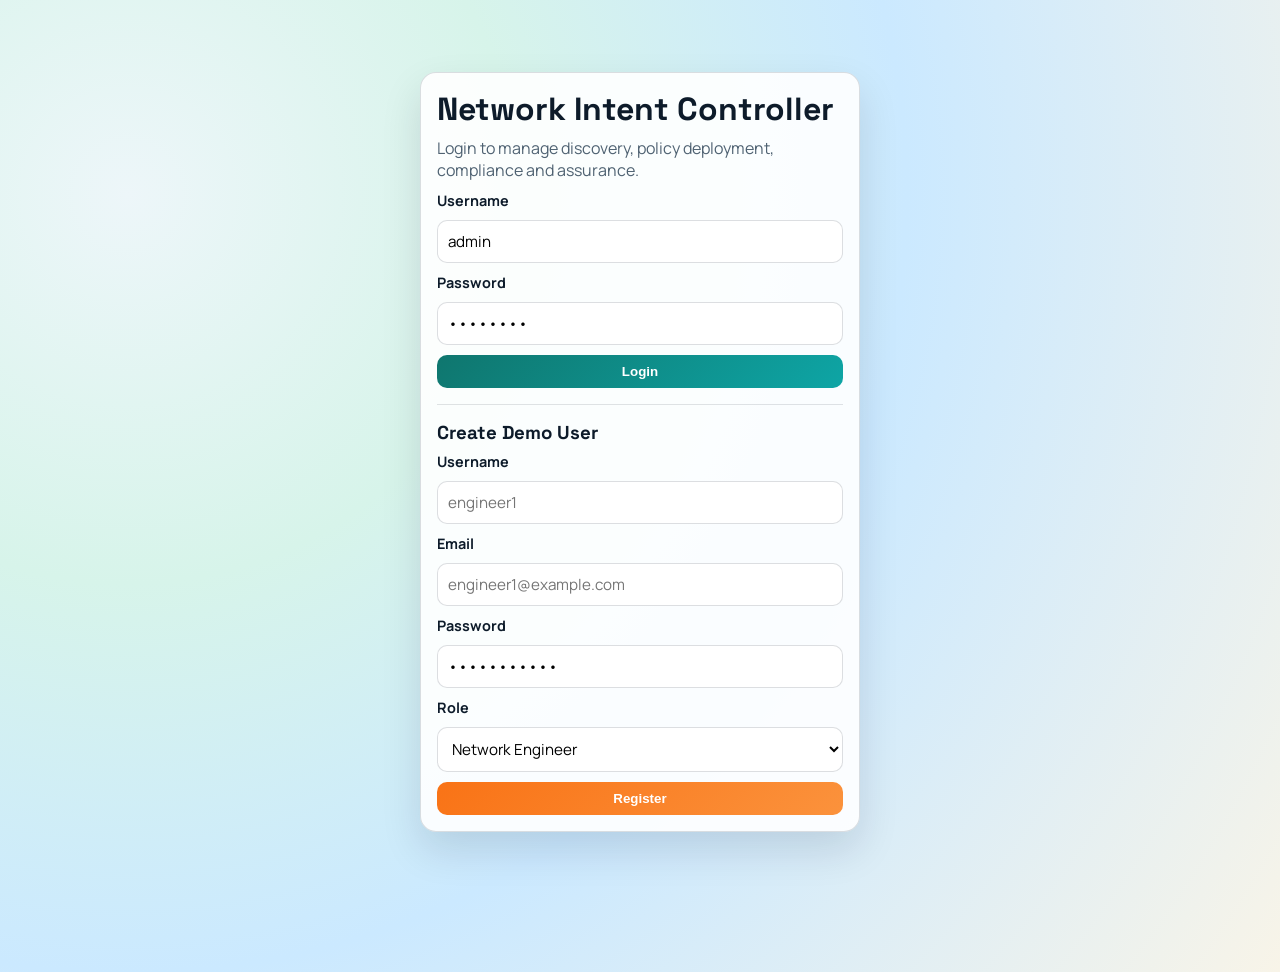
==== frontend/pages/audit.html @ 3d6a92f4 "Add complete intent-based network controller project" ====
<!DOCTYPE html>
<html lang="en">
<head>
  <meta charset="UTF-8" />
  <meta name="viewport" content="width=device-width, initial-scale=1.0" />
  <title>Audit Logs | Intent Controller</title>
  <link rel="stylesheet" href="/frontend/css/style.css" />
</head>
<body>
  <script src="/frontend/js/app.js"></script>
  <script>
    if (!requireAuth()) throw new Error('auth required');
    renderShell('Audit Trail', 'audit');

    async function loadAudit() {
      const content = document.getElementById('content');
      content.innerHTML = `
        <div class="card">
          <h3>Audit Logs</h3>
          <p>Every API action is recorded with user, path, and status code.</p>
          <div id="auditMsg" class="message" style="display:none"></div>
          <button id="refreshAudit" class="ghost">Refresh</button>
          <table style="margin-top:12px;">
            <thead><tr><th>Timestamp</th><th>User</th><th>Role</th><th>Action</th><th>Resource</th><th>Status</th></tr></thead>
            <tbody id="auditTable"></tbody>
          </table>
        </div>
      `;

      document.getElementById('refreshAudit').addEventListener('click', refreshAudit);
      await refreshAudit();
    }

    async function refreshAudit() {
      try {
        const logs = await apiFetch('/audit');
        document.getElementById('auditTable').innerHTML = logs.map(log => `
          <tr>
            <td>${formatDate(log.timestamp)}</td>
            <td>${log.username || '-'}</td>
            <td>${log.role || '-'}</td>
            <td>${log.action}</td>
            <td>${log.resource}</td>
            <td>${log.status_code || '-'}</td>
          </tr>
        `).join('');
      } catch (err) {
        showMessage('auditMsg', err.message, 'error');
        document.getElementById('auditMsg').style.display = 'block';
      }
    }

    loadAudit();
  </script>
</body>
</html>
---- frontend/css/style.css ----
@import url('https://fonts.googleapis.com/css2?family=Manrope:wght@400;600;700;800&family=Space+Grotesk:wght@500;700&display=swap');

:root {
  --bg-main: radial-gradient(circle at 10% 20%, #edf6f9 0%, #d7f4ea 28%, #cbe9ff 56%, #f8f4e8 100%);
  --panel: rgba(255, 255, 255, 0.9);
  --panel-strong: rgba(255, 255, 255, 0.97);
  --ink: #0d1b2a;
  --muted: #4f6272;
  --accent: #0f766e;
  --accent-2: #f97316;
  --danger: #c0392b;
  --ok: #137547;
  --border: rgba(13, 27, 42, 0.14);
  --shadow: 0 18px 40px rgba(8, 19, 43, 0.12);
}

* {
  box-sizing: border-box;
}

body {
  margin: 0;
  min-height: 100vh;
  font-family: 'Manrope', sans-serif;
  color: var(--ink);
  background: var(--bg-main);
}

.page-shell {
  max-width: 1200px;
  margin: 0 auto;
  padding: 22px;
  animation: fade-up 0.35s ease;
}

@keyframes fade-up {
  from {
    opacity: 0;
    transform: translateY(8px);
  }
  to {
    opacity: 1;
    transform: translateY(0);
  }
}

.topbar {
  background: var(--panel-strong);
  border: 1px solid var(--border);
  box-shadow: var(--shadow);
  border-radius: 16px;
  padding: 14px 18px;
  display: flex;
  align-items: center;
  justify-content: space-between;
  gap: 10px;
}

.brand {
  font-family: 'Space Grotesk', sans-serif;
  font-weight: 700;
  letter-spacing: 0.3px;
}

.nav-links {
  display: flex;
  flex-wrap: wrap;
  gap: 8px;
}

.nav-links a {
  text-decoration: none;
  color: var(--ink);
  padding: 7px 11px;
  border-radius: 10px;
  border: 1px solid transparent;
  font-weight: 600;
  font-size: 0.93rem;
}

.nav-links a:hover,
.nav-links a.active {
  border-color: var(--border);
  background: rgba(15, 118, 110, 0.08);
}

.content {
  margin-top: 16px;
  display: grid;
  gap: 14px;
}

.card {
  background: var(--panel);
  border: 1px solid var(--border);
  box-shadow: var(--shadow);
  border-radius: 16px;
  padding: 16px;
}

h1,
h2,
h3 {
  margin: 0 0 8px;
  font-family: 'Space Grotesk', sans-serif;
}

p {
  margin: 0 0 10px;
  color: var(--muted);
}

.grid {
  display: grid;
  gap: 12px;
}

.grid.two {
  grid-template-columns: repeat(2, minmax(0, 1fr));
}

.kpi {
  display: flex;
  flex-direction: column;
  gap: 2px;
  background: white;
  border: 1px solid var(--border);
  border-radius: 14px;
  padding: 12px;
}

.kpi .label {
  font-size: 0.82rem;
  color: var(--muted);
}

.kpi .value {
  font-size: 1.45rem;
  font-weight: 800;
}

button,
.btn {
  background: linear-gradient(135deg, var(--accent), #0ea5a5);
  color: #fff;
  border: none;
  border-radius: 10px;
  padding: 9px 14px;
  font-weight: 700;
  cursor: pointer;
}

button.secondary,
.btn.secondary {
  background: linear-gradient(135deg, var(--accent-2), #fb923c);
}

button.ghost,
.btn.ghost {
  background: #fff;
  color: var(--ink);
  border: 1px solid var(--border);
}

button:disabled {
  opacity: 0.6;
  cursor: not-allowed;
}

form {
  display: grid;
  gap: 10px;
}

label {
  font-weight: 700;
  font-size: 0.9rem;
}

input,
select,
textarea {
  width: 100%;
  border: 1px solid var(--border);
  border-radius: 10px;
  padding: 10px;
  font-family: inherit;
  font-size: 0.95rem;
  background: #fff;
}

textarea {
  min-height: 90px;
  resize: vertical;
}

table {
  width: 100%;
  border-collapse: collapse;
  font-size: 0.9rem;
}

th,
td {
  text-align: left;
  padding: 9px 7px;
  border-bottom: 1px solid var(--border);
  vertical-align: top;
}

th {
  font-family: 'Space Grotesk', sans-serif;
  font-size: 0.83rem;
  color: var(--muted);
  text-transform: uppercase;
  letter-spacing: 0.4px;
}

.badge {
  border-radius: 999px;
  padding: 2px 10px;
  font-size: 0.78rem;
  font-weight: 700;
  display: inline-block;
}

.badge.ok {
  background: rgba(19, 117, 71, 0.14);
  color: var(--ok);
}

.badge.warn {
  background: rgba(249, 115, 22, 0.15);
  color: #b45309;
}

.badge.err {
  background: rgba(192, 57, 43, 0.13);
  color: var(--danger);
}

.small {
  font-size: 0.83rem;
  color: var(--muted);
}

.message {
  padding: 10px;
  border-radius: 10px;
  border: 1px solid var(--border);
  background: #fff;
}

.message.error {
  border-color: rgba(192, 57, 43, 0.25);
  background: rgba(192, 57, 43, 0.05);
}

.message.success {
  border-color: rgba(19, 117, 71, 0.22);
  background: rgba(19, 117, 71, 0.08);
}

.topology-map {
  background: #fff;
  border: 1px solid var(--border);
  border-radius: 14px;
  padding: 12px;
  overflow: auto;
}

.topology-row {
  display: flex;
  flex-wrap: wrap;
  align-items: center;
  gap: 8px;
  margin: 8px 0;
}

.node {
  border: 1px solid var(--border);
  border-radius: 10px;
  background: #fafdfd;
  padding: 7px 10px;
  font-weight: 700;
}

.edge {
  color: var(--muted);
  font-size: 0.86rem;
}

.login-wrap {
  max-width: 440px;
  margin: 8vh auto;
}

@media (max-width: 880px) {
  .grid.two {
    grid-template-columns: 1fr;
  }

  .topbar {
    flex-direction: column;
    align-items: stretch;
  }

  .nav-links {
    justify-content: center;
  }
}
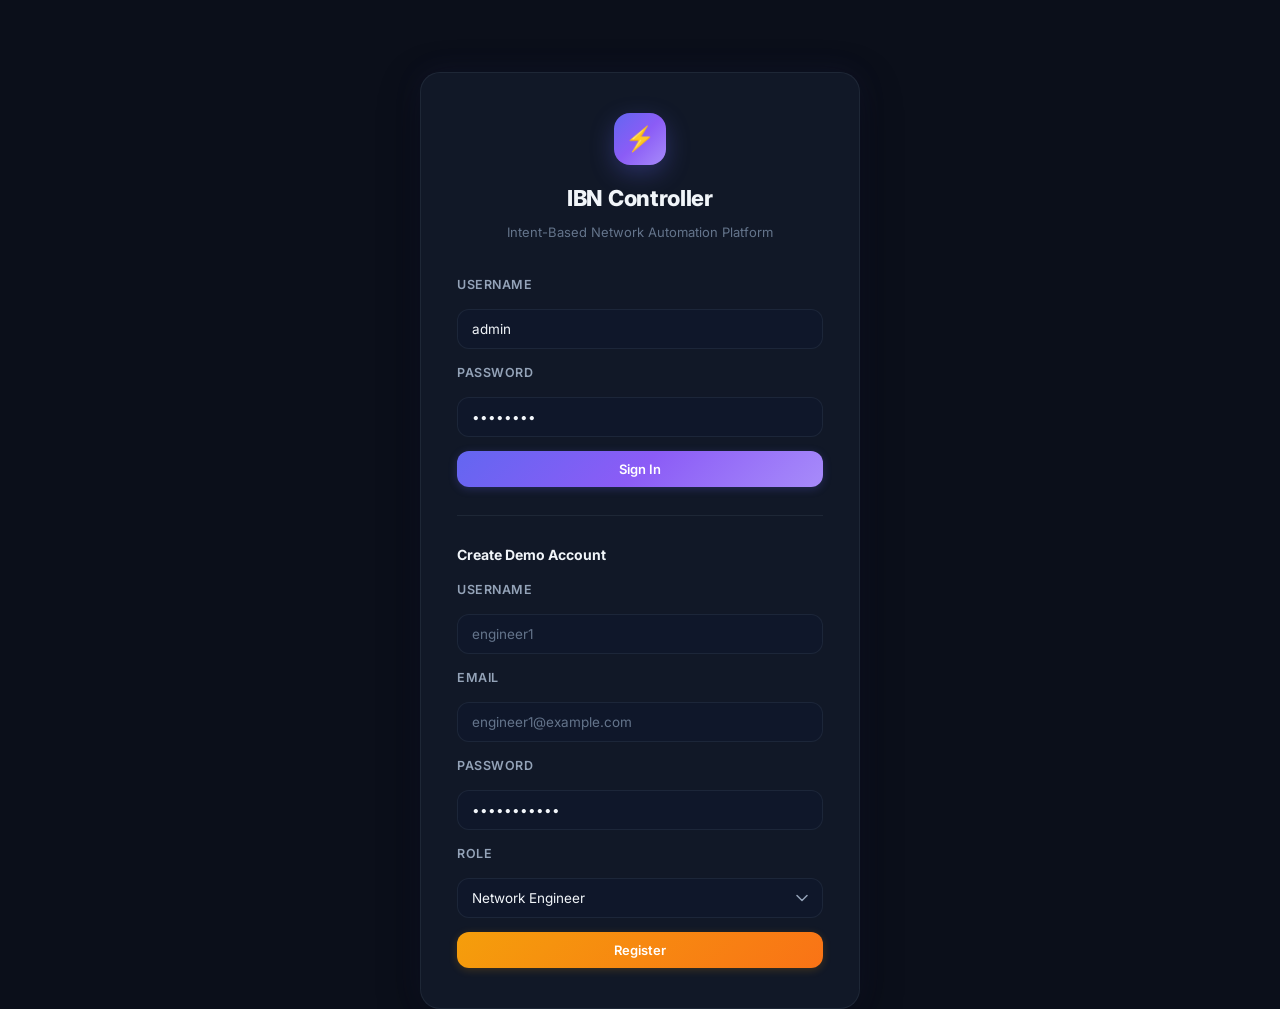
==== commit 6e73ba78: "Redesign frontend: premium dark-theme UI with sidebar navigation, modern animations, and polished co" ====
--- a/frontend/pages/audit.html
+++ b/frontend/pages/audit.html
@@ -3,7 +3,7 @@
 <head>
   <meta charset="UTF-8" />
   <meta name="viewport" content="width=device-width, initial-scale=1.0" />
-  <title>Audit Logs | Intent Controller</title>
+  <title>Audit Logs | IBN Controller</title>
   <link rel="stylesheet" href="/frontend/css/style.css" />
 </head>
 <body>
@@ -16,10 +16,12 @@
       const content = document.getElementById('content');
       content.innerHTML = `
         <div class="card">
-          <h3>Audit Logs</h3>
-          <p>Every API action is recorded with user, path, and status code.</p>
+          <div class="card-header">
+            <h3>📝 Audit Logs</h3>
+            <button id="refreshAudit" class="ghost">↻ Refresh</button>
+          </div>
+          <p>Every API interaction is recorded with user identity, action, resource, and HTTP status code.</p>
           <div id="auditMsg" class="message" style="display:none"></div>
-          <button id="refreshAudit" class="ghost">Refresh</button>
           <table style="margin-top:12px;">
             <thead><tr><th>Timestamp</th><th>User</th><th>Role</th><th>Action</th><th>Resource</th><th>Status</th></tr></thead>
             <tbody id="auditTable"></tbody>
@@ -34,19 +36,21 @@
     async function refreshAudit() {
       try {
         const logs = await apiFetch('/audit');
-        document.getElementById('auditTable').innerHTML = logs.map(log => `
-          <tr>
-            <td>${formatDate(log.timestamp)}</td>
-            <td>${log.username || '-'}</td>
-            <td>${log.role || '-'}</td>
-            <td>${log.action}</td>
-            <td>${log.resource}</td>
-            <td>${log.status_code || '-'}</td>
-          </tr>
-        `).join('');
+        document.getElementById('auditTable').innerHTML = logs.map(log => {
+          const statusClass = log.status_code >= 400 ? 'err' : log.status_code >= 300 ? 'warn' : 'ok';
+          return `
+            <tr>
+              <td>${formatDate(log.timestamp)}</td>
+              <td style="font-weight:600; color:var(--text-primary);">${log.username || '—'}</td>
+              <td><span class="badge info">${log.role || '—'}</span></td>
+              <td><code style="font-family:'JetBrains Mono',monospace; font-size:12px; background:var(--bg-input); padding:2px 8px; border-radius:6px;">${log.action}</code></td>
+              <td><code style="font-family:'JetBrains Mono',monospace; font-size:12px;">${log.resource}</code></td>
+              <td><span class="badge ${statusClass}">${log.status_code || '—'}</span></td>
+            </tr>
+          `;
+        }).join('');
       } catch (err) {
         showMessage('auditMsg', err.message, 'error');
-        document.getElementById('auditMsg').style.display = 'block';
       }
     }
 
--- a/frontend/css/style.css
+++ b/frontend/css/style.css
@@ -1,311 +1,854 @@
-@import url('https://fonts.googleapis.com/css2?family=Manrope:wght@400;600;700;800&family=Space+Grotesk:wght@500;700&display=swap');
-
+@import url('https://fonts.googleapis.com/css2?family=Inter:wght@400;500;600;700;800&family=JetBrains+Mono:wght@400;500&display=swap');
+
+/* ─── DESIGN TOKENS ─── */
 :root {
-  --bg-main: radial-gradient(circle at 10% 20%, #edf6f9 0%, #d7f4ea 28%, #cbe9ff 56%, #f8f4e8 100%);
-  --panel: rgba(255, 255, 255, 0.9);
-  --panel-strong: rgba(255, 255, 255, 0.97);
-  --ink: #0d1b2a;
-  --muted: #4f6272;
-  --accent: #0f766e;
-  --accent-2: #f97316;
-  --danger: #c0392b;
-  --ok: #137547;
-  --border: rgba(13, 27, 42, 0.14);
-  --shadow: 0 18px 40px rgba(8, 19, 43, 0.12);
-}
-
-* {
+  --bg-body: #0b0f1a;
+  --bg-surface: #111827;
+  --bg-surface-2: #1a2234;
+  --bg-surface-hover: #1f2b3d;
+  --bg-input: #0f172a;
+
+  --border: rgba(148, 163, 184, 0.1);
+  --border-focus: rgba(99, 102, 241, 0.5);
+
+  --text-primary: #f1f5f9;
+  --text-secondary: #94a3b8;
+  --text-muted: #64748b;
+
+  --accent: #6366f1;
+  --accent-hover: #818cf8;
+  --accent-glow: rgba(99, 102, 241, 0.15);
+  --accent-gradient: linear-gradient(135deg, #6366f1 0%, #8b5cf6 50%, #a78bfa 100%);
+
+  --success: #10b981;
+  --success-bg: rgba(16, 185, 129, 0.1);
+  --success-border: rgba(16, 185, 129, 0.25);
+
+  --warning: #f59e0b;
+  --warning-bg: rgba(245, 158, 11, 0.1);
+  --warning-border: rgba(245, 158, 11, 0.25);
+
+  --danger: #ef4444;
+  --danger-bg: rgba(239, 68, 68, 0.1);
+  --danger-border: rgba(239, 68, 68, 0.25);
+
+  --info: #3b82f6;
+  --info-bg: rgba(59, 130, 246, 0.1);
+
+  --shadow-sm: 0 1px 2px rgba(0, 0, 0, 0.3);
+  --shadow-md: 0 4px 16px rgba(0, 0, 0, 0.3);
+  --shadow-lg: 0 12px 40px rgba(0, 0, 0, 0.4);
+  --shadow-glow: 0 0 30px rgba(99, 102, 241, 0.08);
+
+  --radius-sm: 8px;
+  --radius-md: 12px;
+  --radius-lg: 16px;
+  --radius-xl: 20px;
+
+  --sidebar-width: 260px;
+  --topbar-height: 64px;
+
+  --transition: 0.2s cubic-bezier(0.4, 0, 0.2, 1);
+  --transition-slow: 0.35s cubic-bezier(0.4, 0, 0.2, 1);
+}
+
+/* ─── RESET ─── */
+*, *::before, *::after {
   box-sizing: border-box;
+  margin: 0;
+  padding: 0;
+}
+
+html {
+  scroll-behavior: smooth;
+  -webkit-font-smoothing: antialiased;
+  -moz-osx-font-smoothing: grayscale;
 }
 
 body {
-  margin: 0;
+  font-family: 'Inter', -apple-system, BlinkMacSystemFont, sans-serif;
+  color: var(--text-primary);
+  background: var(--bg-body);
   min-height: 100vh;
-  font-family: 'Manrope', sans-serif;
-  color: var(--ink);
-  background: var(--bg-main);
-}
-
+  line-height: 1.6;
+  font-size: 14px;
+}
+
+/* ─── PAGE LAYOUT ─── */
 .page-shell {
-  max-width: 1200px;
-  margin: 0 auto;
-  padding: 22px;
-  animation: fade-up 0.35s ease;
-}
-
-@keyframes fade-up {
-  from {
-    opacity: 0;
-    transform: translateY(8px);
-  }
-  to {
-    opacity: 1;
-    transform: translateY(0);
-  }
+  display: flex;
+  min-height: 100vh;
+}
+
+/* ─── SIDEBAR ─── */
+.sidebar {
+  width: var(--sidebar-width);
+  background: var(--bg-surface);
+  border-right: 1px solid var(--border);
+  display: flex;
+  flex-direction: column;
+  position: fixed;
+  top: 0;
+  left: 0;
+  bottom: 0;
+  z-index: 100;
+  transition: transform var(--transition-slow);
+}
+
+.sidebar-brand {
+  padding: 24px 20px 20px;
+  border-bottom: 1px solid var(--border);
+}
+
+.sidebar-brand .logo {
+  display: flex;
+  align-items: center;
+  gap: 12px;
+  text-decoration: none;
+}
+
+.sidebar-brand .logo-icon {
+  width: 36px;
+  height: 36px;
+  background: var(--accent-gradient);
+  border-radius: var(--radius-md);
+  display: flex;
+  align-items: center;
+  justify-content: center;
+  font-size: 18px;
+  box-shadow: 0 4px 12px rgba(99, 102, 241, 0.3);
+}
+
+.sidebar-brand .logo-text {
+  font-weight: 800;
+  font-size: 15px;
+  color: var(--text-primary);
+  letter-spacing: -0.3px;
+  line-height: 1.2;
+}
+
+.sidebar-brand .logo-sub {
+  font-size: 11px;
+  color: var(--text-muted);
+  font-weight: 500;
+  letter-spacing: 0.5px;
+  text-transform: uppercase;
+}
+
+.sidebar-nav {
+  flex: 1;
+  padding: 12px 10px;
+  overflow-y: auto;
+}
+
+.nav-section-title {
+  padding: 12px 12px 6px;
+  font-size: 10px;
+  font-weight: 700;
+  color: var(--text-muted);
+  letter-spacing: 1.2px;
+  text-transform: uppercase;
+}
+
+.sidebar-nav a {
+  display: flex;
+  align-items: center;
+  gap: 12px;
+  padding: 10px 14px;
+  margin: 2px 0;
+  border-radius: var(--radius-md);
+  text-decoration: none;
+  color: var(--text-secondary);
+  font-weight: 500;
+  font-size: 13.5px;
+  transition: all var(--transition);
+  position: relative;
+}
+
+.sidebar-nav a:hover {
+  color: var(--text-primary);
+  background: var(--bg-surface-hover);
+}
+
+.sidebar-nav a.active {
+  color: #fff;
+  background: var(--accent-glow);
+  box-shadow: inset 3px 0 0 var(--accent);
+}
+
+.sidebar-nav a.active .nav-icon {
+  color: var(--accent-hover);
+}
+
+.nav-icon {
+  font-size: 18px;
+  width: 22px;
+  text-align: center;
+  flex-shrink: 0;
+}
+
+.sidebar-user {
+  border-top: 1px solid var(--border);
+  padding: 16px 16px;
+  display: flex;
+  align-items: center;
+  gap: 12px;
+}
+
+.user-avatar {
+  width: 36px;
+  height: 36px;
+  border-radius: 50%;
+  background: linear-gradient(135deg, #6366f1, #a78bfa);
+  display: flex;
+  align-items: center;
+  justify-content: center;
+  font-weight: 700;
+  font-size: 14px;
+  color: #fff;
+  flex-shrink: 0;
+}
+
+.user-info {
+  flex: 1;
+  min-width: 0;
+}
+
+.user-name {
+  font-weight: 600;
+  font-size: 13px;
+  color: var(--text-primary);
+  white-space: nowrap;
+  overflow: hidden;
+  text-overflow: ellipsis;
+}
+
+.user-role {
+  font-size: 11px;
+  color: var(--text-muted);
+}
+
+/* ─── MAIN CONTENT AREA ─── */
+.main-area {
+  margin-left: var(--sidebar-width);
+  flex: 1;
+  min-height: 100vh;
+  display: flex;
+  flex-direction: column;
 }
 
 .topbar {
-  background: var(--panel-strong);
-  border: 1px solid var(--border);
-  box-shadow: var(--shadow);
-  border-radius: 16px;
-  padding: 14px 18px;
+  height: var(--topbar-height);
+  padding: 0 28px;
   display: flex;
   align-items: center;
   justify-content: space-between;
-  gap: 10px;
-}
-
-.brand {
-  font-family: 'Space Grotesk', sans-serif;
+  background: rgba(17, 24, 39, 0.8);
+  backdrop-filter: blur(12px);
+  border-bottom: 1px solid var(--border);
+  position: sticky;
+  top: 0;
+  z-index: 50;
+}
+
+.topbar h1 {
+  font-size: 18px;
+  font-weight: 700;
+  color: var(--text-primary);
+  letter-spacing: -0.3px;
+}
+
+.topbar-actions {
+  display: flex;
+  align-items: center;
+  gap: 12px;
+}
+
+.content {
+  padding: 24px 28px 40px;
+  display: grid;
+  gap: 20px;
+  animation: page-enter 0.4s ease;
+}
+
+@keyframes page-enter {
+  from { opacity: 0; transform: translateY(12px); }
+  to   { opacity: 1; transform: translateY(0); }
+}
+
+/* ─── CARDS ─── */
+.card {
+  background: var(--bg-surface);
+  border: 1px solid var(--border);
+  border-radius: var(--radius-lg);
+  padding: 24px;
+  box-shadow: var(--shadow-sm);
+  transition: box-shadow var(--transition), border-color var(--transition);
+}
+
+.card:hover {
+  box-shadow: var(--shadow-md);
+}
+
+.card-header {
+  display: flex;
+  align-items: center;
+  justify-content: space-between;
+  margin-bottom: 16px;
+}
+
+.card-header h3 {
+  font-size: 15px;
+  font-weight: 700;
+  color: var(--text-primary);
+}
+
+/* ─── KPI CARDS ─── */
+.grid { display: grid; gap: 16px; }
+.grid.two   { grid-template-columns: repeat(2, 1fr); }
+.grid.three { grid-template-columns: repeat(3, 1fr); }
+.grid.four  { grid-template-columns: repeat(4, 1fr); }
+
+.kpi {
+  background: var(--bg-surface);
+  border: 1px solid var(--border);
+  border-radius: var(--radius-lg);
+  padding: 20px;
+  display: flex;
+  flex-direction: column;
+  gap: 8px;
+  transition: all var(--transition);
+  position: relative;
+  overflow: hidden;
+}
+
+.kpi::before {
+  content: '';
+  position: absolute;
+  top: 0;
+  left: 0;
+  right: 0;
+  height: 3px;
+  background: var(--accent-gradient);
+  opacity: 0;
+  transition: opacity var(--transition);
+}
+
+.kpi:hover {
+  border-color: rgba(99, 102, 241, 0.2);
+  box-shadow: var(--shadow-glow);
+}
+
+.kpi:hover::before {
+  opacity: 1;
+}
+
+.kpi .label {
+  font-size: 12px;
+  font-weight: 600;
+  color: var(--text-muted);
+  text-transform: uppercase;
+  letter-spacing: 0.8px;
+}
+
+.kpi .value {
+  font-size: 28px;
+  font-weight: 800;
+  color: var(--text-primary);
+  letter-spacing: -0.5px;
+  line-height: 1;
+}
+
+.kpi .kpi-detail {
+  font-size: 12px;
+  color: var(--text-secondary);
+}
+
+/* ─── TYPOGRAPHY ─── */
+h1, h2, h3 {
+  margin: 0 0 8px;
+  font-weight: 700;
+  letter-spacing: -0.3px;
+}
+
+h1 { font-size: 24px; }
+h2 { font-size: 20px; }
+h3 { font-size: 16px; }
+
+p {
+  margin: 0 0 12px;
+  color: var(--text-secondary);
+  font-size: 13.5px;
+  line-height: 1.6;
+}
+
+.small {
+  font-size: 12.5px;
+  color: var(--text-muted);
+}
+
+/* ─── BUTTONS ─── */
+button, .btn {
+  display: inline-flex;
+  align-items: center;
+  justify-content: center;
+  gap: 8px;
+  padding: 10px 18px;
+  border: none;
+  border-radius: var(--radius-md);
+  font-family: inherit;
+  font-weight: 600;
+  font-size: 13px;
+  cursor: pointer;
+  transition: all var(--transition);
+  text-decoration: none;
+  white-space: nowrap;
+}
+
+button, .btn-primary {
+  background: var(--accent-gradient);
+  color: #fff;
+  box-shadow: 0 2px 8px rgba(99, 102, 241, 0.25);
+}
+
+button:hover, .btn-primary:hover {
+  box-shadow: 0 4px 16px rgba(99, 102, 241, 0.35);
+  transform: translateY(-1px);
+}
+
+button:active, .btn-primary:active {
+  transform: translateY(0);
+}
+
+button.secondary, .btn-secondary {
+  background: linear-gradient(135deg, #f59e0b, #f97316);
+  color: #fff;
+  box-shadow: 0 2px 8px rgba(245, 158, 11, 0.2);
+}
+
+button.secondary:hover {
+  box-shadow: 0 4px 16px rgba(245, 158, 11, 0.3);
+  transform: translateY(-1px);
+}
+
+button.ghost, .btn-ghost {
+  background: var(--bg-surface-2);
+  color: var(--text-secondary);
+  border: 1px solid var(--border);
+  box-shadow: none;
+}
+
+button.ghost:hover {
+  color: var(--text-primary);
+  border-color: rgba(148, 163, 184, 0.2);
+  background: var(--bg-surface-hover);
+  transform: none;
+}
+
+button.danger {
+  background: linear-gradient(135deg, #ef4444, #dc2626);
+  color: #fff;
+}
+
+button:disabled {
+  opacity: 0.5;
+  cursor: not-allowed;
+  transform: none !important;
+}
+
+/* ─── FORMS ─── */
+form {
+  display: grid;
+  gap: 14px;
+}
+
+label {
+  font-weight: 600;
+  font-size: 12.5px;
+  color: var(--text-secondary);
+  text-transform: uppercase;
+  letter-spacing: 0.5px;
+}
+
+input, select, textarea {
+  width: 100%;
+  background: var(--bg-input);
+  border: 1px solid var(--border);
+  border-radius: var(--radius-md);
+  padding: 11px 14px;
+  font-family: inherit;
+  font-size: 13.5px;
+  color: var(--text-primary);
+  transition: all var(--transition);
+  outline: none;
+}
+
+input:focus, select:focus, textarea:focus {
+  border-color: var(--accent);
+  box-shadow: 0 0 0 3px var(--accent-glow);
+}
+
+input::placeholder, textarea::placeholder {
+  color: var(--text-muted);
+}
+
+select {
+  cursor: pointer;
+  appearance: none;
+  background-image: url("data:image/svg+xml,%3Csvg width='12' height='8' viewBox='0 0 12 8' fill='none' xmlns='http://www.w3.org/2000/svg'%3E%3Cpath d='M1 1.5L6 6.5L11 1.5' stroke='%2394a3b8' stroke-width='1.5' stroke-linecap='round' stroke-linejoin='round'/%3E%3C/svg%3E");
+  background-repeat: no-repeat;
+  background-position: right 14px center;
+  padding-right: 36px;
+}
+
+select option {
+  background: var(--bg-surface);
+  color: var(--text-primary);
+}
+
+textarea {
+  min-height: 80px;
+  resize: vertical;
+  font-family: inherit;
+}
+
+/* ─── TABLES ─── */
+table {
+  width: 100%;
+  border-collapse: separate;
+  border-spacing: 0;
+  font-size: 13px;
+}
+
+thead tr {
+  background: var(--bg-surface-2);
+}
+
+th {
+  text-align: left;
+  padding: 10px 14px;
+  font-size: 11px;
+  font-weight: 700;
+  color: var(--text-muted);
+  text-transform: uppercase;
+  letter-spacing: 0.8px;
+  border-bottom: 1px solid var(--border);
+}
+
+th:first-child { border-radius: var(--radius-sm) 0 0 0; }
+th:last-child  { border-radius: 0 var(--radius-sm) 0 0; }
+
+td {
+  padding: 12px 14px;
+  border-bottom: 1px solid var(--border);
+  color: var(--text-secondary);
+  vertical-align: middle;
+  transition: background var(--transition);
+}
+
+tr:hover td {
+  background: rgba(99, 102, 241, 0.03);
+}
+
+tr:last-child td {
+  border-bottom: none;
+}
+
+/* ─── BADGES ─── */
+.badge {
+  display: inline-flex;
+  align-items: center;
+  gap: 4px;
+  padding: 3px 10px;
+  border-radius: 999px;
+  font-size: 11px;
   font-weight: 700;
   letter-spacing: 0.3px;
-}
-
-.nav-links {
+  text-transform: uppercase;
+}
+
+.badge.ok {
+  background: var(--success-bg);
+  color: var(--success);
+  border: 1px solid var(--success-border);
+}
+
+.badge.warn {
+  background: var(--warning-bg);
+  color: var(--warning);
+  border: 1px solid var(--warning-border);
+}
+
+.badge.err {
+  background: var(--danger-bg);
+  color: var(--danger);
+  border: 1px solid var(--danger-border);
+}
+
+.badge.info {
+  background: var(--info-bg);
+  color: var(--info);
+  border: 1px solid rgba(59, 130, 246, 0.25);
+}
+
+/* ─── MESSAGES ─── */
+.message {
+  padding: 12px 16px;
+  border-radius: var(--radius-md);
+  font-size: 13px;
+  font-weight: 500;
+  border: 1px solid var(--border);
+  background: var(--bg-surface-2);
+  color: var(--text-secondary);
+}
+
+.message.error {
+  background: var(--danger-bg);
+  border-color: var(--danger-border);
+  color: var(--danger);
+}
+
+.message.success {
+  background: var(--success-bg);
+  border-color: var(--success-border);
+  color: var(--success);
+}
+
+/* ─── TOPOLOGY MAP ─── */
+.topology-map {
+  background: var(--bg-input);
+  border: 1px solid var(--border);
+  border-radius: var(--radius-lg);
+  padding: 20px;
+  overflow: auto;
+}
+
+.topology-row {
   display: flex;
   flex-wrap: wrap;
-  gap: 8px;
-}
-
-.nav-links a {
-  text-decoration: none;
-  color: var(--ink);
-  padding: 7px 11px;
-  border-radius: 10px;
-  border: 1px solid transparent;
+  align-items: center;
+  gap: 10px;
+  padding: 10px 0;
+  border-bottom: 1px solid var(--border);
+}
+
+.topology-row:last-child {
+  border-bottom: none;
+}
+
+.node {
+  background: var(--bg-surface-2);
+  border: 1px solid var(--border);
+  border-radius: var(--radius-md);
+  padding: 8px 14px;
   font-weight: 600;
-  font-size: 0.93rem;
-}
-
-.nav-links a:hover,
-.nav-links a.active {
-  border-color: var(--border);
-  background: rgba(15, 118, 110, 0.08);
-}
-
-.content {
-  margin-top: 16px;
-  display: grid;
-  gap: 14px;
-}
-
-.card {
-  background: var(--panel);
-  border: 1px solid var(--border);
-  box-shadow: var(--shadow);
-  border-radius: 16px;
-  padding: 16px;
-}
-
-h1,
-h2,
-h3 {
-  margin: 0 0 8px;
-  font-family: 'Space Grotesk', sans-serif;
-}
-
-p {
-  margin: 0 0 10px;
-  color: var(--muted);
-}
-
-.grid {
-  display: grid;
-  gap: 12px;
-}
-
-.grid.two {
-  grid-template-columns: repeat(2, minmax(0, 1fr));
-}
-
-.kpi {
-  display: flex;
-  flex-direction: column;
-  gap: 2px;
-  background: white;
-  border: 1px solid var(--border);
-  border-radius: 14px;
-  padding: 12px;
-}
-
-.kpi .label {
-  font-size: 0.82rem;
-  color: var(--muted);
-}
-
-.kpi .value {
-  font-size: 1.45rem;
-  font-weight: 800;
-}
-
-button,
-.btn {
-  background: linear-gradient(135deg, var(--accent), #0ea5a5);
-  color: #fff;
-  border: none;
-  border-radius: 10px;
-  padding: 9px 14px;
-  font-weight: 700;
-  cursor: pointer;
-}
-
-button.secondary,
-.btn.secondary {
-  background: linear-gradient(135deg, var(--accent-2), #fb923c);
-}
-
-button.ghost,
-.btn.ghost {
-  background: #fff;
-  color: var(--ink);
-  border: 1px solid var(--border);
-}
-
-button:disabled {
-  opacity: 0.6;
-  cursor: not-allowed;
-}
-
-form {
-  display: grid;
-  gap: 10px;
-}
-
-label {
-  font-weight: 700;
-  font-size: 0.9rem;
-}
-
-input,
-select,
-textarea {
-  width: 100%;
-  border: 1px solid var(--border);
-  border-radius: 10px;
-  padding: 10px;
-  font-family: inherit;
-  font-size: 0.95rem;
-  background: #fff;
-}
-
-textarea {
-  min-height: 90px;
-  resize: vertical;
-}
-
-table {
-  width: 100%;
-  border-collapse: collapse;
-  font-size: 0.9rem;
-}
-
-th,
-td {
-  text-align: left;
-  padding: 9px 7px;
-  border-bottom: 1px solid var(--border);
-  vertical-align: top;
-}
-
-th {
-  font-family: 'Space Grotesk', sans-serif;
-  font-size: 0.83rem;
-  color: var(--muted);
-  text-transform: uppercase;
-  letter-spacing: 0.4px;
-}
-
-.badge {
-  border-radius: 999px;
-  padding: 2px 10px;
-  font-size: 0.78rem;
-  font-weight: 700;
-  display: inline-block;
-}
-
-.badge.ok {
-  background: rgba(19, 117, 71, 0.14);
-  color: var(--ok);
-}
-
-.badge.warn {
-  background: rgba(249, 115, 22, 0.15);
-  color: #b45309;
-}
-
-.badge.err {
-  background: rgba(192, 57, 43, 0.13);
-  color: var(--danger);
-}
-
-.small {
-  font-size: 0.83rem;
-  color: var(--muted);
-}
-
-.message {
-  padding: 10px;
-  border-radius: 10px;
-  border: 1px solid var(--border);
-  background: #fff;
-}
-
-.message.error {
-  border-color: rgba(192, 57, 43, 0.25);
-  background: rgba(192, 57, 43, 0.05);
-}
-
-.message.success {
-  border-color: rgba(19, 117, 71, 0.22);
-  background: rgba(19, 117, 71, 0.08);
-}
-
-.topology-map {
-  background: #fff;
-  border: 1px solid var(--border);
-  border-radius: 14px;
-  padding: 12px;
-  overflow: auto;
-}
-
-.topology-row {
-  display: flex;
-  flex-wrap: wrap;
-  align-items: center;
-  gap: 8px;
-  margin: 8px 0;
-}
-
-.node {
-  border: 1px solid var(--border);
-  border-radius: 10px;
-  background: #fafdfd;
-  padding: 7px 10px;
-  font-weight: 700;
+  font-size: 13px;
+  color: var(--text-primary);
+  transition: all var(--transition);
+}
+
+.node:hover {
+  border-color: var(--accent);
+  box-shadow: var(--shadow-glow);
 }
 
 .edge {
-  color: var(--muted);
-  font-size: 0.86rem;
-}
-
+  color: var(--text-muted);
+  font-size: 12px;
+  font-family: 'JetBrains Mono', monospace;
+}
+
+/* ─── LOGIN ─── */
 .login-wrap {
   max-width: 440px;
-  margin: 8vh auto;
-}
-
-@media (max-width: 880px) {
-  .grid.two {
+  margin: 0 auto;
+  padding-top: 8vh;
+}
+
+.login-card {
+  background: var(--bg-surface);
+  border: 1px solid var(--border);
+  border-radius: var(--radius-xl);
+  padding: 40px 36px;
+  box-shadow: var(--shadow-lg), var(--shadow-glow);
+  animation: login-enter 0.5s ease;
+}
+
+@keyframes login-enter {
+  from { opacity: 0; transform: translateY(20px) scale(0.98); }
+  to   { opacity: 1; transform: translateY(0) scale(1); }
+}
+
+.login-header {
+  text-align: center;
+  margin-bottom: 32px;
+}
+
+.login-header .login-logo {
+  width: 52px;
+  height: 52px;
+  background: var(--accent-gradient);
+  border-radius: var(--radius-lg);
+  display: flex;
+  align-items: center;
+  justify-content: center;
+  font-size: 24px;
+  margin: 0 auto 16px;
+  box-shadow: 0 8px 24px rgba(99, 102, 241, 0.3);
+}
+
+.login-header h1 {
+  font-size: 22px;
+  font-weight: 800;
+  margin-bottom: 6px;
+}
+
+.login-header p {
+  color: var(--text-muted);
+  font-size: 13px;
+  margin: 0;
+}
+
+.login-divider {
+  border: none;
+  border-top: 1px solid var(--border);
+  margin: 28px 0;
+}
+
+.login-section-title {
+  font-size: 14px;
+  font-weight: 700;
+  color: var(--text-primary);
+  margin-bottom: 14px;
+}
+
+/* ─── PRE / CODE ─── */
+pre {
+  background: var(--bg-input);
+  border: 1px solid var(--border);
+  border-radius: var(--radius-md);
+  padding: 14px;
+  font-family: 'JetBrains Mono', monospace;
+  font-size: 12px;
+  color: var(--text-secondary);
+  white-space: pre-wrap;
+  word-break: break-all;
+  overflow-x: auto;
+  line-height: 1.6;
+}
+
+/* ─── SCROLLBAR ─── */
+::-webkit-scrollbar {
+  width: 6px;
+  height: 6px;
+}
+
+::-webkit-scrollbar-track {
+  background: transparent;
+}
+
+::-webkit-scrollbar-thumb {
+  background: rgba(148, 163, 184, 0.15);
+  border-radius: 3px;
+}
+
+::-webkit-scrollbar-thumb:hover {
+  background: rgba(148, 163, 184, 0.25);
+}
+
+/* ─── RESPONSIVE ─── */
+@media (max-width: 1024px) {
+  .grid.four { grid-template-columns: repeat(2, 1fr); }
+}
+
+@media (max-width: 768px) {
+  .sidebar {
+    transform: translateX(-100%);
+  }
+
+  .sidebar.open {
+    transform: translateX(0);
+  }
+
+  .main-area {
+    margin-left: 0;
+  }
+
+  .grid.two, .grid.three, .grid.four {
     grid-template-columns: 1fr;
   }
 
+  .content {
+    padding: 16px;
+  }
+
   .topbar {
-    flex-direction: column;
-    align-items: stretch;
+    padding: 0 16px;
   }
-
-  .nav-links {
-    justify-content: center;
-  }
-}
+}
+
+/* ─── LOADING SKELETON ─── */
+.skeleton {
+  background: linear-gradient(90deg, var(--bg-surface-2) 25%, var(--bg-surface-hover) 50%, var(--bg-surface-2) 75%);
+  background-size: 200% 100%;
+  animation: shimmer 1.5s infinite;
+  border-radius: var(--radius-sm);
+}
+
+@keyframes shimmer {
+  0%   { background-position: 200% 0; }
+  100% { background-position: -200% 0; }
+}
+
+/* ─── WORKFLOW BANNER ─── */
+.workflow-banner {
+  background: linear-gradient(135deg, rgba(99, 102, 241, 0.08), rgba(139, 92, 246, 0.05));
+  border: 1px solid rgba(99, 102, 241, 0.15);
+  border-radius: var(--radius-lg);
+  padding: 20px 24px;
+}
+
+.workflow-steps {
+  display: flex;
+  align-items: center;
+  gap: 4px;
+  flex-wrap: wrap;
+  margin-top: 12px;
+}
+
+.workflow-step {
+  display: inline-flex;
+  align-items: center;
+  gap: 6px;
+  padding: 6px 14px;
+  background: var(--bg-surface);
+  border: 1px solid var(--border);
+  border-radius: 999px;
+  font-size: 12px;
+  font-weight: 600;
+  color: var(--text-secondary);
+  transition: all var(--transition);
+}
+
+.workflow-step:hover {
+  border-color: var(--accent);
+  color: var(--accent-hover);
+}
+
+.workflow-arrow {
+  color: var(--text-muted);
+  font-size: 16px;
+}
+
+/* ─── EMPTY STATE ─── */
+.empty-state {
+  text-align: center;
+  padding: 40px;
+  color: var(--text-muted);
+}
+
+.empty-state .empty-icon {
+  font-size: 40px;
+  margin-bottom: 12px;
+  opacity: 0.5;
+}
